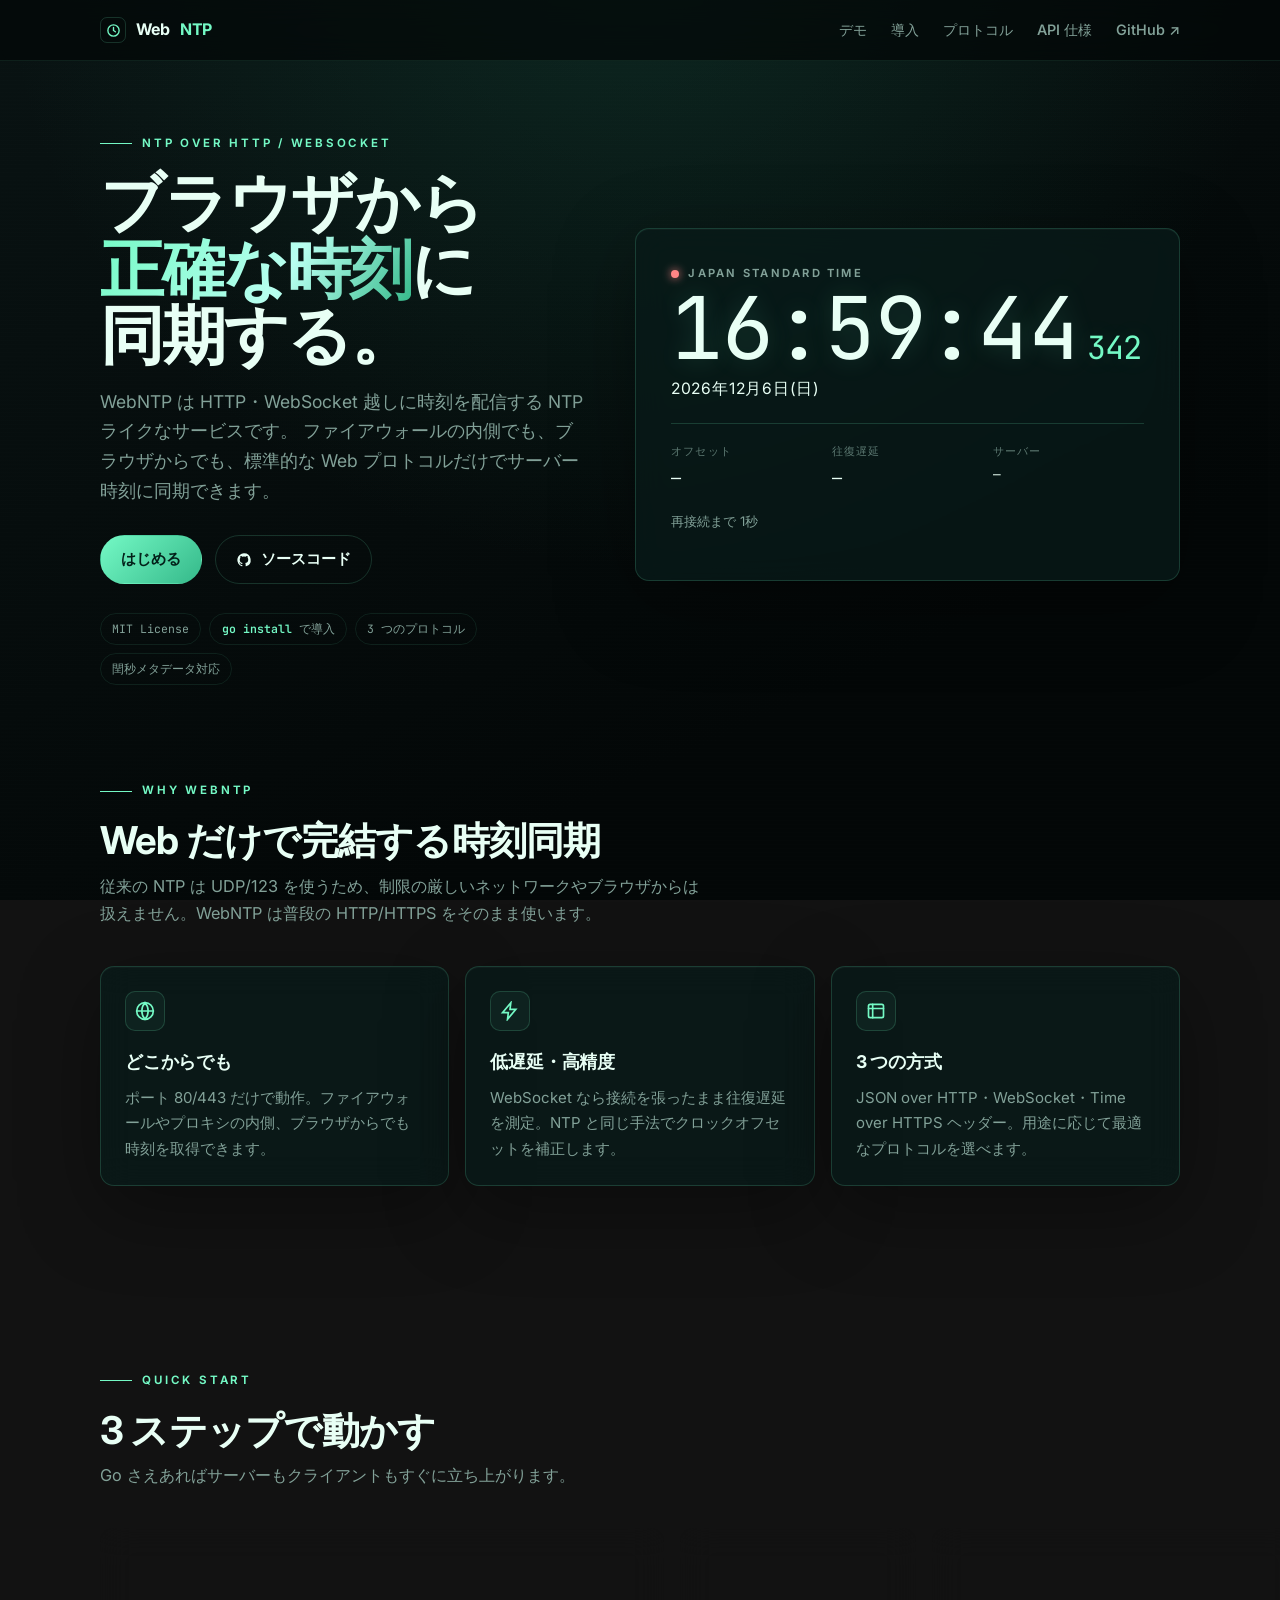
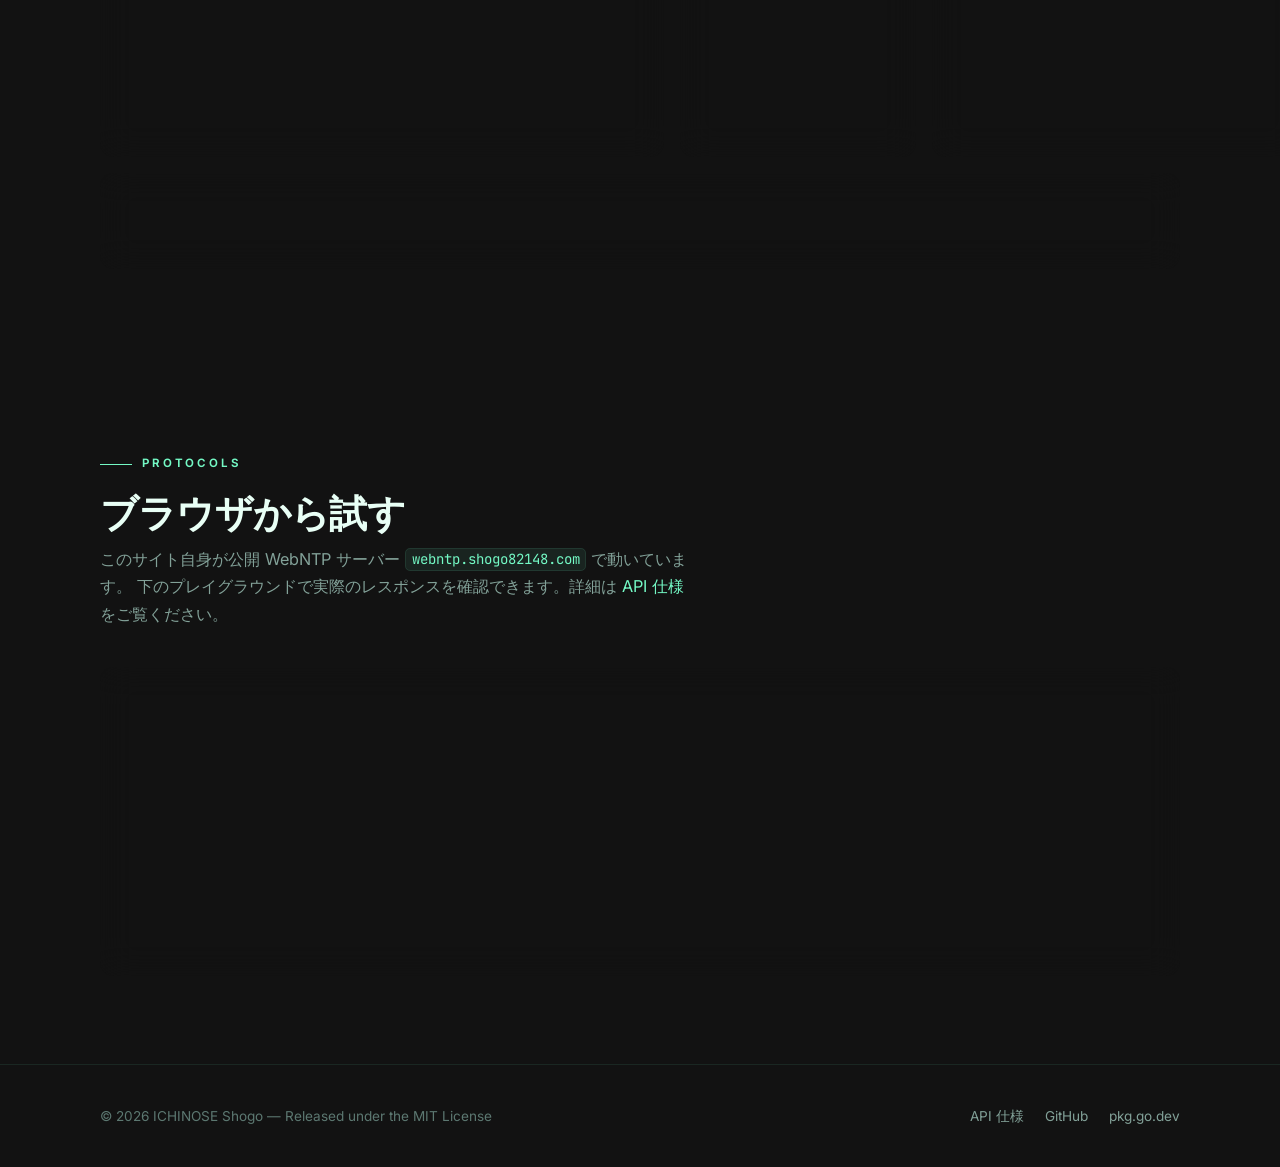
==== index.html @ 739fd213 "Add go-webntp introduction site with live demo Build a static introduction site for go-webntp, serve" ====
<!DOCTYPE html>
<html lang="ja">
<head>
  <meta charset="utf-8">
  <meta name="viewport" content="width=device-width, initial-scale=1">
  <meta name="theme-color" content="#030707">
  <title>WebNTP — HTTP/WebSocket 越しの時刻同期</title>
  <meta name="description" content="WebNTP は HTTP / WebSocket 越しに時刻を配信する NTP ライクなサービスです。ブラウザからサーバー時刻に同期するデジタル時計のライブデモを試せます。">
  <link rel="preconnect" href="https://fonts.googleapis.com">
  <link rel="preconnect" href="https://fonts.gstatic.com" crossorigin>
  <link href="https://fonts.googleapis.com/css2?family=Inter:wght@400;500;600;700&family=JetBrains+Mono:wght@400;500&display=swap" rel="stylesheet">
  <link rel="stylesheet" href="./assets/style.css?v=1">
</head>
<body>
  <!-- ===== nav ===== -->
  <nav class="nav">
    <div class="nav-inner">
      <a class="brand" href="./">
        <span class="logo" aria-hidden="true">
          <svg width="15" height="15" viewBox="0 0 24 24" fill="none" stroke="currentColor" stroke-width="2.2" stroke-linecap="round"><circle cx="12" cy="12" r="9"/><path d="M12 7v5l3 2"/></svg>
        </span>
        Web<b>NTP</b>
      </a>
      <div class="nav-links">
        <a href="#demo" class="hide-sm">デモ</a>
        <a href="#quickstart" class="hide-sm">導入</a>
        <a href="#protocols">プロトコル</a>
        <a href="./api.html">API 仕様</a>
        <a href="https://github.com/shogo82148/go-webntp" target="_blank" rel="noopener">GitHub ↗</a>
      </div>
    </div>
  </nav>

  <!-- ===== hero ===== -->
  <header class="hero wrap">
    <div class="hero-grid">
      <div>
        <p class="eyebrow">NTP over HTTP / WebSocket</p>
        <h1>ブラウザから<br><span class="grad">正確な時刻</span>に<br>同期する。</h1>
        <p class="lead">
          WebNTP は HTTP・WebSocket 越しに時刻を配信する NTP ライクなサービスです。
          ファイアウォールの内側でも、ブラウザからでも、標準的な Web プロトコルだけでサーバー時刻に同期できます。
        </p>
        <div class="hero-cta">
          <a class="btn primary" href="#quickstart">はじめる</a>
          <a class="btn" href="https://github.com/shogo82148/go-webntp" target="_blank" rel="noopener">
            <svg width="16" height="16" viewBox="0 0 24 24" fill="currentColor"><path d="M12 2A10 10 0 0 0 8.84 21.5c.5.08.66-.22.66-.48v-1.7c-2.78.6-3.37-1.34-3.37-1.34-.45-1.16-1.11-1.47-1.11-1.47-.9-.62.07-.6.07-.6 1 .07 1.53 1.03 1.53 1.03.9 1.52 2.34 1.08 2.91.83.1-.65.35-1.09.63-1.34-2.22-.25-4.55-1.11-4.55-4.94 0-1.09.39-1.98 1.03-2.68-.1-.25-.45-1.27.1-2.65 0 0 .84-.27 2.75 1.02a9.5 9.5 0 0 1 5 0c1.91-1.29 2.75-1.02 2.75-1.02.55 1.38.2 2.4.1 2.65.64.7 1.03 1.59 1.03 2.68 0 3.84-2.34 4.68-4.57 4.93.36.31.68.92.68 1.85v2.74c0 .27.16.57.67.48A10 10 0 0 0 12 2Z"/></svg>
            ソースコード
          </a>
        </div>
        <div class="badges">
          <span class="badge">MIT License</span>
          <span class="badge"><b>go install</b> で導入</span>
          <span class="badge">3 つのプロトコル</span>
          <span class="badge">閏秒メタデータ対応</span>
        </div>
      </div>

      <!-- live clock demo -->
      <div id="demo" class="panel clock-card">
        <p class="tz"><span id="sync-dot" class="dot"></span> Japan Standard Time</p>
        <div class="clock">
          <time id="time" datetime="">00:00:00</time><span id="milliseconds" aria-label="ミリ秒">000</span>
        </div>
        <p id="date">時刻を取得しています…</p>
        <div class="clock-stats">
          <div class="stat"><p class="k">オフセット</p><p class="v" id="stat-offset">—</p></div>
          <div class="stat"><p class="k">往復遅延</p><p class="v" id="stat-delay">—</p></div>
          <div class="stat"><p class="k">サーバー</p><p class="v" id="stat-server" style="font-size:.8rem">—</p></div>
        </div>
        <p class="sync-row"><span id="sync-status">接続中…</span></p>
      </div>
    </div>
  </header>

  <!-- ===== features ===== -->
  <section class="wrap">
    <p class="eyebrow">Why WebNTP</p>
    <h2 class="section-title">Web だけで完結する時刻同期</h2>
    <p class="section-lead">従来の NTP は UDP/123 を使うため、制限の厳しいネットワークやブラウザからは扱えません。WebNTP は普段の HTTP/HTTPS をそのまま使います。</p>
    <div class="cards">
      <div class="panel card">
        <div class="icon"><svg width="20" height="20" viewBox="0 0 24 24" fill="none" stroke="currentColor" stroke-width="2" stroke-linecap="round"><path d="M2 12h20M12 2a15 15 0 0 1 0 20M12 2a15 15 0 0 0 0 20"/><circle cx="12" cy="12" r="10"/></svg></div>
        <h3>どこからでも</h3>
        <p>ポート 80/443 だけで動作。ファイアウォールやプロキシの内側、ブラウザからでも時刻を取得できます。</p>
      </div>
      <div class="panel card">
        <div class="icon"><svg width="20" height="20" viewBox="0 0 24 24" fill="none" stroke="currentColor" stroke-width="2" stroke-linecap="round"><path d="M13 2 3 14h7l-1 8 10-12h-7z"/></svg></div>
        <h3>低遅延・高精度</h3>
        <p>WebSocket なら接続を張ったまま往復遅延を測定。NTP と同じ手法でクロックオフセットを補正します。</p>
      </div>
      <div class="panel card">
        <div class="icon"><svg width="20" height="20" viewBox="0 0 24 24" fill="none" stroke="currentColor" stroke-width="2" stroke-linecap="round"><rect x="3" y="4" width="18" height="16" rx="2"/><path d="M3 9h18M8 4v16"/></svg></div>
        <h3>3 つの方式</h3>
        <p>JSON over HTTP・WebSocket・Time over HTTPS ヘッダー。用途に応じて最適なプロトコルを選べます。</p>
      </div>
    </div>
  </section>

  <!-- ===== quickstart ===== -->
  <section id="quickstart" class="wrap">
    <p class="eyebrow">Quick start</p>
    <h2 class="section-title">3 ステップで動かす</h2>
    <p class="section-lead">Go さえあればサーバーもクライアントもすぐに立ち上がります。</p>
    <div class="steps">
      <div class="panel step">
        <div class="num">1</div>
        <h3>インストール</h3>
        <div class="code">
          <div class="code-head"><span class="lamp"></span><span class="name">shell</span><button class="copy-btn">copy</button></div>
          <pre class="code-body"><code>go install github.com/shogo82148/go-webntp/cmd/webntp@latest</code></pre>
        </div>
      </div>
      <div class="panel step">
        <div class="num">2</div>
        <h3>サーバーを起動</h3>
        <div class="code">
          <div class="code-head"><span class="lamp"></span><span class="name">shell</span><button class="copy-btn">copy</button></div>
          <pre class="code-body"><code>webntp -serve :8080</code></pre>
        </div>
      </div>
      <div class="panel step">
        <div class="num">3</div>
        <h3>時刻に同期</h3>
        <div class="code">
          <div class="code-head"><span class="lamp"></span><span class="name">shell</span><button class="copy-btn">copy</button></div>
          <pre class="code-body"><code>webntp ws://localhost:8080/websocket</code></pre>
        </div>
      </div>
    </div>
    <div class="panel" style="margin-top:1rem">
      <div class="code" style="border:none;background:transparent">
        <div class="code-head"><span class="lamp"></span><span class="name">同期結果の例</span></div>
        <pre class="code-body"><code><span class="tok-p">{</span><span class="tok-s">"msg"</span><span class="tok-p">:</span><span class="tok-s">"best time"</span><span class="tok-p">,</span> <span class="tok-s">"server"</span><span class="tok-p">:</span><span class="tok-s">"ws://localhost:8080/websocket"</span><span class="tok-p">,</span> <span class="tok-s">"offset"</span><span class="tok-p">:</span><span class="tok-n">0.000008</span><span class="tok-p">,</span> <span class="tok-s">"delay"</span><span class="tok-p">:</span><span class="tok-n">0.000212</span><span class="tok-p">}</span></code></pre>
      </div>
    </div>
  </section>

  <!-- ===== protocols + playground ===== -->
  <section id="protocols" class="wrap">
    <p class="eyebrow">Protocols</p>
    <h2 class="section-title">ブラウザから試す</h2>
    <p class="section-lead">
      このサイト自身が公開 WebNTP サーバー <code class="inline">webntp.shogo82148.com</code> で動いています。
      下のプレイグラウンドで実際のレスポンスを確認できます。詳細は <a href="./api.html">API 仕様</a> をご覧ください。
    </p>

    <div class="panel pg">
      <div class="pg-tabs">
        <button class="pg-tab" data-mode="json">JSON over HTTP</button>
        <button class="pg-tab" data-mode="ws">WebSocket</button>
        <button class="pg-tab" data-mode="header">Time over HTTPS</button>
      </div>
      <p class="pg-endpoint" id="pg-endpoint"></p>
      <p class="pg-desc" id="pg-desc"></p>
      <div class="pg-run">
        <button class="btn primary" id="pg-run">実行 ▸</button>
      </div>
      <pre class="pg-out" id="pg-out">「実行」を押すと結果がここに表示されます。</pre>
    </div>
  </section>

  <!-- ===== footer ===== -->
  <footer class="site">
    <div class="wrap foot-inner">
      <div>© 2026 ICHINOSE Shogo — Released under the MIT License</div>
      <div class="foot-links">
        <a href="./api.html">API 仕様</a>
        <a href="https://github.com/shogo82148/go-webntp" target="_blank" rel="noopener">GitHub</a>
        <a href="https://pkg.go.dev/github.com/shogo82148/go-webntp" target="_blank" rel="noopener">pkg.go.dev</a>
      </div>
    </div>
  </footer>

  <script src="./assets/webntp.js?v=1"></script>
  <script src="./assets/clock.js?v=1"></script>
</body>
</html>
---- assets/style.css ----
/* ---------------------------------------------------------------------------
   WebNTP — shared design system
   Dark theme with a phosphor-green accent, inspired by the reference demo.
--------------------------------------------------------------------------- */
:root {
  color-scheme: dark;
  --ink: #e8fff5;
  --muted: #82a198;
  --faint: #5c7871;
  --accent: #74f9c5;
  --accent-dim: #35b98a;
  --danger: #ff8686;
  --line: rgba(116, 249, 197, 0.17);
  --line-soft: rgba(116, 249, 197, 0.09);
  --panel: rgba(8, 26, 25, 0.78);
  --panel-2: rgba(9, 20, 19, 0.6);
  --bg-0: #030707;
  --bg-1: #091313;
  --mono: "SFMono-Regular", "JetBrains Mono", Consolas, ui-monospace, monospace;
  --sans: Inter, ui-sans-serif, system-ui, -apple-system, "Hiragino Kaku Gothic ProN",
    "Noto Sans JP", sans-serif;
  --radius: 14px;
  --maxw: 1080px;
}

* { box-sizing: border-box; }

html { scroll-behavior: smooth; }

body {
  margin: 0;
  min-height: 100svh;
  color: var(--ink);
  font-family: var(--sans);
  line-height: 1.7;
  background:
    radial-gradient(circle at 50% -8%, rgba(28, 103, 80, 0.28), transparent 40rem),
    linear-gradient(155deg, var(--bg-1), var(--bg-0) 72%);
  background-attachment: fixed;
}

/* subtle scanline texture */
body::before {
  content: "";
  position: fixed;
  inset: 0;
  z-index: 0;
  pointer-events: none;
  opacity: 0.16;
  background-image: linear-gradient(rgba(255, 255, 255, 0.04) 1px, transparent 1px);
  background-size: 100% 4px;
}

a { color: var(--accent); text-decoration: none; }
a:hover { text-decoration: underline; }

/* ---- layout ---------------------------------------------------------------- */
.wrap { width: min(92vw, var(--maxw)); margin-inline: auto; position: relative; z-index: 1; }

section { padding-block: clamp(3rem, 7vw, 5.5rem); }

.eyebrow {
  display: inline-flex;
  align-items: center;
  gap: 0.65rem;
  margin: 0 0 1rem;
  color: var(--accent);
  font-size: 0.72rem;
  font-weight: 650;
  letter-spacing: 0.24em;
  text-transform: uppercase;
}
.eyebrow::before { content: ""; width: 2rem; height: 1px; background: var(--accent); }

h2.section-title {
  margin: 0 0 0.6rem;
  font-size: clamp(1.6rem, 3.6vw, 2.4rem);
  letter-spacing: -0.02em;
  line-height: 1.2;
}
.section-lead { margin: 0 0 2.4rem; max-width: 60ch; color: var(--muted); font-size: 1.02rem; }

/* ---- top navigation -------------------------------------------------------- */
.nav {
  position: sticky;
  top: 0;
  z-index: 20;
  backdrop-filter: blur(14px);
  background: rgba(3, 7, 7, 0.72);
  border-bottom: 1px solid var(--line-soft);
}
.nav-inner {
  width: min(92vw, var(--maxw));
  margin-inline: auto;
  height: 60px;
  display: flex;
  align-items: center;
  gap: 1.4rem;
}
.brand {
  display: flex;
  align-items: center;
  gap: 0.6rem;
  font-weight: 700;
  letter-spacing: -0.01em;
  color: var(--ink);
}
.brand:hover { text-decoration: none; }
.brand .logo {
  width: 26px; height: 26px;
  display: grid; place-items: center;
  border: 1px solid var(--line);
  border-radius: 7px;
  color: var(--accent);
}
.brand b { color: var(--accent); }
.nav-links { margin-left: auto; display: flex; align-items: center; gap: 1.5rem; }
.nav-links a { color: var(--muted); font-size: 0.9rem; font-weight: 550; white-space: nowrap; }
.nav-links a:hover { color: var(--ink); text-decoration: none; }
.nav-links a.active { color: var(--ink); }
@media (max-width: 620px) {
  .nav-links { gap: 0.95rem; }
  .nav-links a { font-size: 0.82rem; }
  .nav-links a.hide-sm { display: none; }
}

/* ---- buttons --------------------------------------------------------------- */
.btn {
  display: inline-flex;
  align-items: center;
  gap: 0.55rem;
  padding: 0.7rem 1.25rem;
  border-radius: 999px;
  border: 1px solid var(--line);
  color: var(--ink);
  font-weight: 600;
  font-size: 0.92rem;
  cursor: pointer;
  background: transparent;
  transition: border-color 0.18s, background 0.18s, transform 0.05s;
}
.btn:hover { text-decoration: none; border-color: var(--accent); background: rgba(116, 249, 197, 0.06); }
.btn:active { transform: translateY(1px); }
.btn.primary {
  background: linear-gradient(135deg, var(--accent), var(--accent-dim));
  color: #032019;
  border-color: transparent;
}
.btn.primary:hover { filter: brightness(1.06); background: linear-gradient(135deg, var(--accent), var(--accent-dim)); }

/* ---- generic panel --------------------------------------------------------- */
.panel {
  border: 1px solid var(--line);
  border-radius: var(--radius);
  background: var(--panel);
  box-shadow: 0 24px 80px rgba(0, 0, 0, 0.36), inset 0 1px rgba(255, 255, 255, 0.03);
  backdrop-filter: blur(16px);
}

/* ---- hero + clock ---------------------------------------------------------- */
.hero { padding-top: clamp(2.5rem, 6vw, 4rem); }
.hero-grid {
  display: grid;
  grid-template-columns: 1.05fr 1fr;
  gap: clamp(1.5rem, 4vw, 3rem);
  align-items: center;
}
@media (max-width: 860px) { .hero-grid { grid-template-columns: 1fr; } }

.hero h1 {
  margin: 0 0 1.1rem;
  font-size: clamp(2.4rem, 6.4vw, 4rem);
  line-height: 1.04;
  letter-spacing: -0.035em;
}
.hero h1 .grad {
  background: linear-gradient(120deg, var(--accent), #b8fff0 60%, var(--accent-dim));
  -webkit-background-clip: text; background-clip: text; color: transparent;
}
.hero p.lead { margin: 0 0 1.8rem; max-width: 46ch; color: var(--muted); font-size: 1.1rem; }
.hero-cta { display: flex; flex-wrap: wrap; gap: 0.8rem; }
.badges { display: flex; flex-wrap: wrap; gap: 0.5rem; margin-top: 1.8rem; }
.badge {
  font-family: var(--mono);
  font-size: 0.72rem;
  color: var(--muted);
  padding: 0.32rem 0.7rem;
  border: 1px solid var(--line-soft);
  border-radius: 999px;
}
.badge b { color: var(--accent); font-weight: 600; }

/* clock card */
.clock-card { padding: clamp(1.6rem, 3vw, 2.2rem); }
.clock-card .tz {
  display: flex; align-items: center; gap: 0.6rem;
  margin: 0 0 0.4rem; color: var(--muted);
  font-size: 0.7rem; font-weight: 650; letter-spacing: 0.2em; text-transform: uppercase;
}
.clock {
  display: flex; align-items: baseline;
  margin: 0.4rem 0 0.5rem;
  font-family: var(--mono);
  font-variant-numeric: tabular-nums;
  line-height: 0.9;
  letter-spacing: -0.06em;
  text-shadow: 0 0 26px rgba(116, 249, 197, 0.16);
}
#time { font-size: clamp(3rem, 9vw, 5.4rem); }
#milliseconds { min-width: 3ch; margin-left: 0.24em; color: var(--accent); font-size: clamp(1.2rem, 3vw, 2rem); letter-spacing: -0.03em; }
#date { margin: 0.2rem 0 1.3rem; color: var(--ink); font-size: 0.98rem; letter-spacing: 0.05em; }

.clock-stats {
  display: grid; grid-template-columns: repeat(3, 1fr);
  gap: 0.6rem; padding-top: 1.2rem; border-top: 1px solid var(--line);
}
.stat .k { margin: 0 0 0.15rem; color: var(--faint); font-size: 0.66rem; letter-spacing: 0.12em; text-transform: uppercase; }
.stat .v { margin: 0; font-family: var(--mono); font-size: 1.05rem; color: var(--ink); font-variant-numeric: tabular-nums; }
.stat .v small { color: var(--muted); font-size: 0.7rem; }

.sync-row {
  display: flex; align-items: center; gap: 0.55rem;
  margin-top: 1.1rem; color: var(--muted); font-size: 0.82rem;
}
.dot { width: 0.5rem; height: 0.5rem; border-radius: 50%; background: var(--faint); flex: none; }
.dot.live { background: var(--accent); box-shadow: 0 0 12px var(--accent); animation: pulse 2s ease-in-out infinite; }
.dot.err { background: var(--danger); box-shadow: 0 0 10px var(--danger); }
@keyframes pulse { 50% { opacity: 0.4; } }
@media (prefers-reduced-motion: reduce) { .dot.live { animation: none; } }

/* ---- feature cards --------------------------------------------------------- */
.cards { display: grid; grid-template-columns: repeat(3, 1fr); gap: 1rem; }
@media (max-width: 820px) { .cards { grid-template-columns: 1fr; } }
.card { padding: 1.5rem; }
.card .icon {
  width: 40px; height: 40px; border-radius: 10px;
  display: grid; place-items: center; margin-bottom: 1rem;
  border: 1px solid var(--line); color: var(--accent);
  background: rgba(116, 249, 197, 0.05);
}
.card h3 { margin: 0 0 0.45rem; font-size: 1.1rem; letter-spacing: -0.01em; }
.card p { margin: 0; color: var(--muted); font-size: 0.94rem; }

/* ---- code blocks ----------------------------------------------------------- */
.code {
  position: relative;
  border: 1px solid var(--line);
  border-radius: 12px;
  background: rgba(2, 8, 8, 0.72);
  overflow: hidden;
}
.code-head {
  display: flex; align-items: center; gap: 0.5rem;
  padding: 0.55rem 0.9rem;
  border-bottom: 1px solid var(--line-soft);
  color: var(--faint); font-size: 0.72rem; font-family: var(--mono);
}
.code-head .lamp { width: 0.6rem; height: 0.6rem; border-radius: 50%; background: var(--line); }
.code-head .name { margin-left: auto; letter-spacing: 0.05em; }
.copy-btn {
  border: 1px solid var(--line-soft); background: transparent; color: var(--muted);
  font-size: 0.68rem; font-family: var(--mono); padding: 0.2rem 0.55rem; border-radius: 6px; cursor: pointer;
}
.copy-btn:hover { color: var(--accent); border-color: var(--accent); }
pre.code-body { margin: 0; padding: 1rem 1.1rem; overflow-x: auto; }
pre.code-body code, code.inline {
  font-family: var(--mono); font-size: 0.86rem; line-height: 1.7; color: var(--ink);
}
code.inline {
  background: rgba(116, 249, 197, 0.08);
  border: 1px solid var(--line-soft);
  padding: 0.08em 0.4em; border-radius: 5px; font-size: 0.86em; color: var(--accent);
}
.tok-c { color: var(--faint); }        /* comment / prompt */
.tok-k { color: #7fd6ff; }             /* keyword */
.tok-s { color: var(--accent); }       /* string */
.tok-n { color: #f7c66b; }             /* number */
.tok-p { color: var(--muted); }        /* punctuation */

/* ---- quickstart steps ------------------------------------------------------ */
.steps { display: grid; grid-template-columns: repeat(3, 1fr); gap: 1rem; }
@media (max-width: 820px) { .steps { grid-template-columns: 1fr; } }
.step { padding: 1.4rem; }
.step .num {
  font-family: var(--mono); font-size: 0.8rem; color: var(--accent);
  border: 1px solid var(--line); border-radius: 8px;
  width: 2rem; height: 2rem; display: grid; place-items: center; margin-bottom: 0.9rem;
}
.step h3 { margin: 0 0 0.6rem; font-size: 1rem; }

/* ---- playground ------------------------------------------------------------ */
.pg { padding: clamp(1.4rem, 3vw, 2rem); }
.pg-tabs { display: flex; gap: 0.4rem; flex-wrap: wrap; margin-bottom: 1.2rem; }
.pg-tab {
  border: 1px solid var(--line-soft); background: transparent; color: var(--muted);
  font-family: var(--mono); font-size: 0.8rem; padding: 0.45rem 0.9rem; border-radius: 999px; cursor: pointer;
}
.pg-tab.active { color: #032019; background: var(--accent); border-color: transparent; font-weight: 600; }
.pg-run { display: flex; align-items: center; gap: 0.8rem; flex-wrap: wrap; margin-bottom: 1rem; }
.pg-endpoint { font-family: var(--mono); font-size: 0.82rem; color: var(--muted); word-break: break-all; }
.pg-endpoint b { color: var(--accent); font-weight: 500; }
.pg-out {
  margin: 0; padding: 1rem 1.1rem; min-height: 3rem;
  border: 1px solid var(--line-soft); border-radius: 10px;
  background: rgba(2, 8, 8, 0.7); overflow-x: auto;
  font-family: var(--mono); font-size: 0.82rem; line-height: 1.6; color: var(--muted);
  white-space: pre-wrap; word-break: break-word;
}
.pg-desc { margin: 0 0 1rem; color: var(--muted); font-size: 0.9rem; }

/* ---- API page -------------------------------------------------------------- */
.api-layout { display: grid; grid-template-columns: 220px 1fr; gap: 2.5rem; align-items: start; }
@media (max-width: 900px) { .api-layout { grid-template-columns: 1fr; } }
.toc { position: sticky; top: 80px; }
.toc h4 { margin: 0 0 0.8rem; color: var(--faint); font-size: 0.7rem; letter-spacing: 0.16em; text-transform: uppercase; }
.toc a { display: block; padding: 0.28rem 0; color: var(--muted); font-size: 0.88rem; }
.toc a:hover { color: var(--ink); text-decoration: none; }
@media (max-width: 900px) { .toc { position: static; margin-bottom: 1.5rem; } .toc-list { display: flex; flex-wrap: wrap; gap: 0.8rem; } }

.api-block { margin-bottom: 3rem; }
.api-block h2 {
  margin: 0 0 0.3rem; font-size: 1.5rem; letter-spacing: -0.01em;
  scroll-margin-top: 80px;
}
.method-line {
  display: inline-flex; align-items: center; gap: 0.6rem; margin: 0.5rem 0 1.1rem;
  font-family: var(--mono); font-size: 0.85rem;
}
.verb {
  font-weight: 700; font-size: 0.72rem; letter-spacing: 0.06em;
  padding: 0.18rem 0.5rem; border-radius: 6px;
  background: rgba(116, 249, 197, 0.12); color: var(--accent); border: 1px solid var(--line);
}
.verb.head { background: rgba(127, 214, 255, 0.12); color: #7fd6ff; }
.path { color: var(--ink); }
.api-block p { color: var(--muted); }

table.fields { width: 100%; border-collapse: collapse; margin: 1rem 0; font-size: 0.9rem; }
table.fields th, table.fields td {
  text-align: left; padding: 0.6rem 0.8rem; border-bottom: 1px solid var(--line-soft); vertical-align: top;
}
table.fields th { color: var(--faint); font-size: 0.7rem; letter-spacing: 0.1em; text-transform: uppercase; font-weight: 600; }
table.fields td:first-child { font-family: var(--mono); color: var(--accent); white-space: nowrap; }
table.fields td:nth-child(2) { font-family: var(--mono); color: var(--muted); white-space: nowrap; }
table.fields td:last-child { color: var(--ink); }
.wrap-scroll { overflow-x: auto; }

.callout {
  display: flex; gap: 0.8rem; padding: 1rem 1.2rem; margin: 1.4rem 0;
  border: 1px solid var(--line); border-left: 3px solid var(--accent); border-radius: 10px;
  background: rgba(116, 249, 197, 0.04); color: var(--muted); font-size: 0.92rem;
}
.callout b { color: var(--ink); }

/* ---- footer ---------------------------------------------------------------- */
footer.site {
  border-top: 1px solid var(--line-soft);
  padding-block: 2.5rem;
  color: var(--faint);
  font-size: 0.85rem;
}
.foot-inner { display: flex; flex-wrap: wrap; gap: 1rem; align-items: center; justify-content: space-between; }
.foot-links { display: flex; gap: 1.3rem; }
.foot-links a { color: var(--muted); }

.mono { font-family: var(--mono); }
.accent { color: var(--accent); }
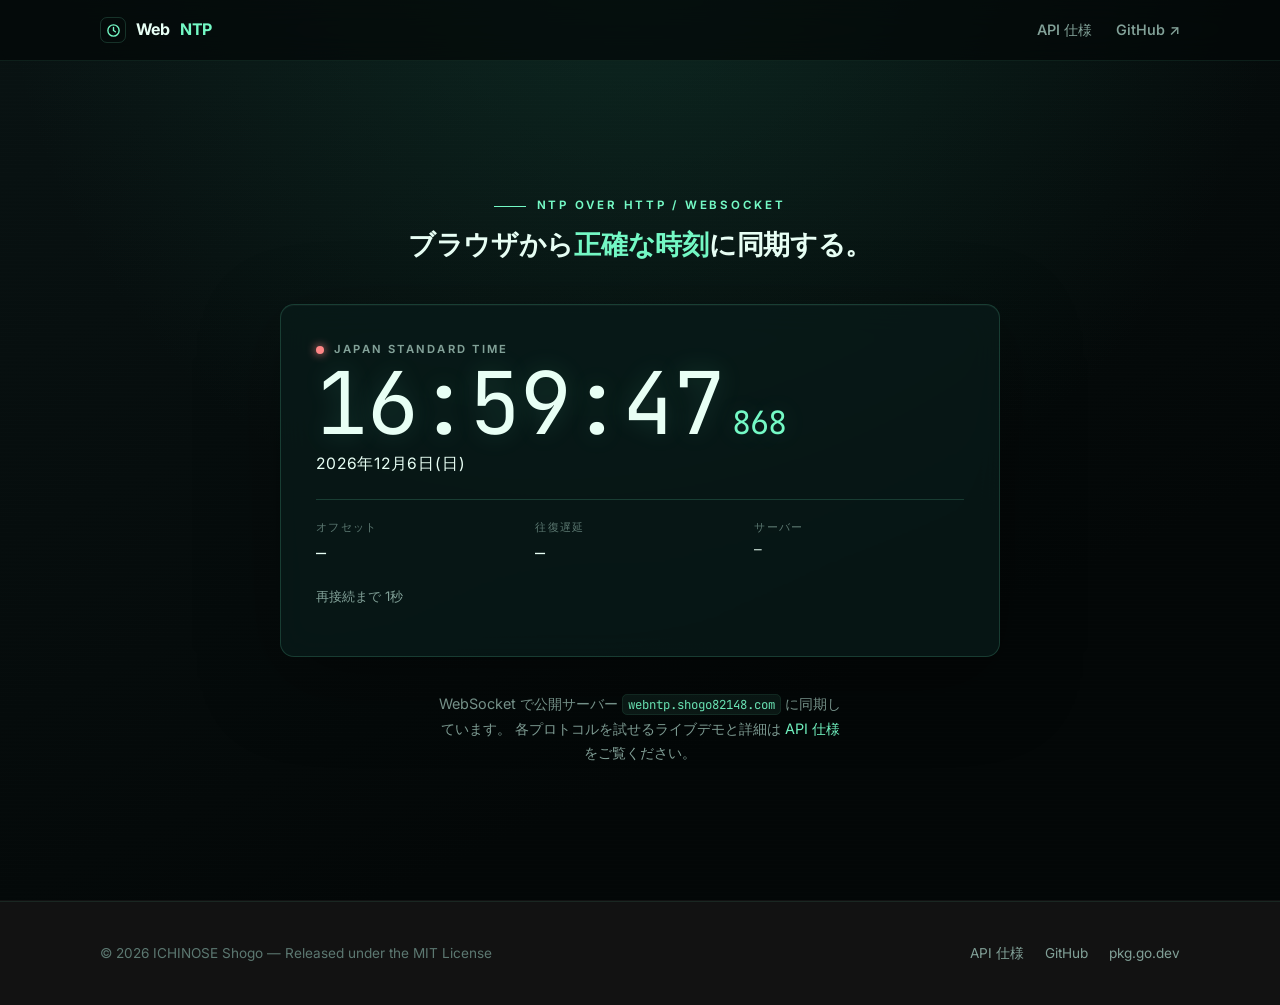
==== commit 3f1d262d: "Focus landing page on the clock; move live demo to API page Simplify index.html to just the WebNTP-s" ====
--- a/index.html
+++ b/index.html
@@ -5,11 +5,11 @@
   <meta name="viewport" content="width=device-width, initial-scale=1">
   <meta name="theme-color" content="#030707">
   <title>WebNTP — HTTP/WebSocket 越しの時刻同期</title>
-  <meta name="description" content="WebNTP は HTTP / WebSocket 越しに時刻を配信する NTP ライクなサービスです。ブラウザからサーバー時刻に同期するデジタル時計のライブデモを試せます。">
+  <meta name="description" content="WebNTP は HTTP / WebSocket 越しに時刻を配信する NTP ライクなサービスです。ブラウザからサーバー時刻に同期するデジタル時計のライブデモ。">
   <link rel="preconnect" href="https://fonts.googleapis.com">
   <link rel="preconnect" href="https://fonts.gstatic.com" crossorigin>
   <link href="https://fonts.googleapis.com/css2?family=Inter:wght@400;500;600;700&family=JetBrains+Mono:wght@400;500&display=swap" rel="stylesheet">
-  <link rel="stylesheet" href="./assets/style.css?v=1">
+  <link rel="stylesheet" href="./assets/style.css?v=2">
 </head>
 <body>
   <!-- ===== nav ===== -->
@@ -22,143 +22,38 @@
         Web<b>NTP</b>
       </a>
       <div class="nav-links">
-        <a href="#demo" class="hide-sm">デモ</a>
-        <a href="#quickstart" class="hide-sm">導入</a>
-        <a href="#protocols">プロトコル</a>
         <a href="./api.html">API 仕様</a>
         <a href="https://github.com/shogo82148/go-webntp" target="_blank" rel="noopener">GitHub ↗</a>
       </div>
     </div>
   </nav>
 
-  <!-- ===== hero ===== -->
-  <header class="hero wrap">
-    <div class="hero-grid">
-      <div>
-        <p class="eyebrow">NTP over HTTP / WebSocket</p>
-        <h1>ブラウザから<br><span class="grad">正確な時刻</span>に<br>同期する。</h1>
-        <p class="lead">
-          WebNTP は HTTP・WebSocket 越しに時刻を配信する NTP ライクなサービスです。
-          ファイアウォールの内側でも、ブラウザからでも、標準的な Web プロトコルだけでサーバー時刻に同期できます。
-        </p>
-        <div class="hero-cta">
-          <a class="btn primary" href="#quickstart">はじめる</a>
-          <a class="btn" href="https://github.com/shogo82148/go-webntp" target="_blank" rel="noopener">
-            <svg width="16" height="16" viewBox="0 0 24 24" fill="currentColor"><path d="M12 2A10 10 0 0 0 8.84 21.5c.5.08.66-.22.66-.48v-1.7c-2.78.6-3.37-1.34-3.37-1.34-.45-1.16-1.11-1.47-1.11-1.47-.9-.62.07-.6.07-.6 1 .07 1.53 1.03 1.53 1.03.9 1.52 2.34 1.08 2.91.83.1-.65.35-1.09.63-1.34-2.22-.25-4.55-1.11-4.55-4.94 0-1.09.39-1.98 1.03-2.68-.1-.25-.45-1.27.1-2.65 0 0 .84-.27 2.75 1.02a9.5 9.5 0 0 1 5 0c1.91-1.29 2.75-1.02 2.75-1.02.55 1.38.2 2.4.1 2.65.64.7 1.03 1.59 1.03 2.68 0 3.84-2.34 4.68-4.57 4.93.36.31.68.92.68 1.85v2.74c0 .27.16.57.67.48A10 10 0 0 0 12 2Z"/></svg>
-            ソースコード
-          </a>
-        </div>
-        <div class="badges">
-          <span class="badge">MIT License</span>
-          <span class="badge"><b>go install</b> で導入</span>
-          <span class="badge">3 つのプロトコル</span>
-          <span class="badge">閏秒メタデータ対応</span>
-        </div>
+  <!-- ===== digital clock demo ===== -->
+  <main class="clock-stage">
+    <div class="clock-intro">
+      <p class="eyebrow">NTP over HTTP / WebSocket</p>
+      <p class="clock-tagline">ブラウザから<span class="accent">正確な時刻</span>に同期する。</p>
+    </div>
+
+    <div class="panel clock-card" id="demo">
+      <p class="tz"><span id="sync-dot" class="dot"></span> Japan Standard Time</p>
+      <div class="clock">
+        <time id="time" datetime="">00:00:00</time><span id="milliseconds" aria-label="ミリ秒">000</span>
       </div>
+      <p id="date">時刻を取得しています…</p>
+      <div class="clock-stats">
+        <div class="stat"><p class="k">オフセット</p><p class="v" id="stat-offset">—</p></div>
+        <div class="stat"><p class="k">往復遅延</p><p class="v" id="stat-delay">—</p></div>
+        <div class="stat"><p class="k">サーバー</p><p class="v" id="stat-server" style="font-size:.8rem">—</p></div>
+      </div>
+      <p class="sync-row"><span id="sync-status">接続中…</span></p>
+    </div>
 
-      <!-- live clock demo -->
-      <div id="demo" class="panel clock-card">
-        <p class="tz"><span id="sync-dot" class="dot"></span> Japan Standard Time</p>
-        <div class="clock">
-          <time id="time" datetime="">00:00:00</time><span id="milliseconds" aria-label="ミリ秒">000</span>
-        </div>
-        <p id="date">時刻を取得しています…</p>
-        <div class="clock-stats">
-          <div class="stat"><p class="k">オフセット</p><p class="v" id="stat-offset">—</p></div>
-          <div class="stat"><p class="k">往復遅延</p><p class="v" id="stat-delay">—</p></div>
-          <div class="stat"><p class="k">サーバー</p><p class="v" id="stat-server" style="font-size:.8rem">—</p></div>
-        </div>
-        <p class="sync-row"><span id="sync-status">接続中…</span></p>
-      </div>
-    </div>
-  </header>
-
-  <!-- ===== features ===== -->
-  <section class="wrap">
-    <p class="eyebrow">Why WebNTP</p>
-    <h2 class="section-title">Web だけで完結する時刻同期</h2>
-    <p class="section-lead">従来の NTP は UDP/123 を使うため、制限の厳しいネットワークやブラウザからは扱えません。WebNTP は普段の HTTP/HTTPS をそのまま使います。</p>
-    <div class="cards">
-      <div class="panel card">
-        <div class="icon"><svg width="20" height="20" viewBox="0 0 24 24" fill="none" stroke="currentColor" stroke-width="2" stroke-linecap="round"><path d="M2 12h20M12 2a15 15 0 0 1 0 20M12 2a15 15 0 0 0 0 20"/><circle cx="12" cy="12" r="10"/></svg></div>
-        <h3>どこからでも</h3>
-        <p>ポート 80/443 だけで動作。ファイアウォールやプロキシの内側、ブラウザからでも時刻を取得できます。</p>
-      </div>
-      <div class="panel card">
-        <div class="icon"><svg width="20" height="20" viewBox="0 0 24 24" fill="none" stroke="currentColor" stroke-width="2" stroke-linecap="round"><path d="M13 2 3 14h7l-1 8 10-12h-7z"/></svg></div>
-        <h3>低遅延・高精度</h3>
-        <p>WebSocket なら接続を張ったまま往復遅延を測定。NTP と同じ手法でクロックオフセットを補正します。</p>
-      </div>
-      <div class="panel card">
-        <div class="icon"><svg width="20" height="20" viewBox="0 0 24 24" fill="none" stroke="currentColor" stroke-width="2" stroke-linecap="round"><rect x="3" y="4" width="18" height="16" rx="2"/><path d="M3 9h18M8 4v16"/></svg></div>
-        <h3>3 つの方式</h3>
-        <p>JSON over HTTP・WebSocket・Time over HTTPS ヘッダー。用途に応じて最適なプロトコルを選べます。</p>
-      </div>
-    </div>
-  </section>
-
-  <!-- ===== quickstart ===== -->
-  <section id="quickstart" class="wrap">
-    <p class="eyebrow">Quick start</p>
-    <h2 class="section-title">3 ステップで動かす</h2>
-    <p class="section-lead">Go さえあればサーバーもクライアントもすぐに立ち上がります。</p>
-    <div class="steps">
-      <div class="panel step">
-        <div class="num">1</div>
-        <h3>インストール</h3>
-        <div class="code">
-          <div class="code-head"><span class="lamp"></span><span class="name">shell</span><button class="copy-btn">copy</button></div>
-          <pre class="code-body"><code>go install github.com/shogo82148/go-webntp/cmd/webntp@latest</code></pre>
-        </div>
-      </div>
-      <div class="panel step">
-        <div class="num">2</div>
-        <h3>サーバーを起動</h3>
-        <div class="code">
-          <div class="code-head"><span class="lamp"></span><span class="name">shell</span><button class="copy-btn">copy</button></div>
-          <pre class="code-body"><code>webntp -serve :8080</code></pre>
-        </div>
-      </div>
-      <div class="panel step">
-        <div class="num">3</div>
-        <h3>時刻に同期</h3>
-        <div class="code">
-          <div class="code-head"><span class="lamp"></span><span class="name">shell</span><button class="copy-btn">copy</button></div>
-          <pre class="code-body"><code>webntp ws://localhost:8080/websocket</code></pre>
-        </div>
-      </div>
-    </div>
-    <div class="panel" style="margin-top:1rem">
-      <div class="code" style="border:none;background:transparent">
-        <div class="code-head"><span class="lamp"></span><span class="name">同期結果の例</span></div>
-        <pre class="code-body"><code><span class="tok-p">{</span><span class="tok-s">"msg"</span><span class="tok-p">:</span><span class="tok-s">"best time"</span><span class="tok-p">,</span> <span class="tok-s">"server"</span><span class="tok-p">:</span><span class="tok-s">"ws://localhost:8080/websocket"</span><span class="tok-p">,</span> <span class="tok-s">"offset"</span><span class="tok-p">:</span><span class="tok-n">0.000008</span><span class="tok-p">,</span> <span class="tok-s">"delay"</span><span class="tok-p">:</span><span class="tok-n">0.000212</span><span class="tok-p">}</span></code></pre>
-      </div>
-    </div>
-  </section>
-
-  <!-- ===== protocols + playground ===== -->
-  <section id="protocols" class="wrap">
-    <p class="eyebrow">Protocols</p>
-    <h2 class="section-title">ブラウザから試す</h2>
-    <p class="section-lead">
-      このサイト自身が公開 WebNTP サーバー <code class="inline">webntp.shogo82148.com</code> で動いています。
-      下のプレイグラウンドで実際のレスポンスを確認できます。詳細は <a href="./api.html">API 仕様</a> をご覧ください。
+    <p class="clock-hint">
+      WebSocket で公開サーバー <code class="inline">webntp.shogo82148.com</code> に同期しています。
+      各プロトコルを試せるライブデモと詳細は <a href="./api.html">API 仕様</a> をご覧ください。
     </p>
-
-    <div class="panel pg">
-      <div class="pg-tabs">
-        <button class="pg-tab" data-mode="json">JSON over HTTP</button>
-        <button class="pg-tab" data-mode="ws">WebSocket</button>
-        <button class="pg-tab" data-mode="header">Time over HTTPS</button>
-      </div>
-      <p class="pg-endpoint" id="pg-endpoint"></p>
-      <p class="pg-desc" id="pg-desc"></p>
-      <div class="pg-run">
-        <button class="btn primary" id="pg-run">実行 ▸</button>
-      </div>
-      <pre class="pg-out" id="pg-out">「実行」を押すと結果がここに表示されます。</pre>
-    </div>
-  </section>
+  </main>
 
   <!-- ===== footer ===== -->
   <footer class="site">
@@ -172,7 +67,7 @@
     </div>
   </footer>
 
-  <script src="./assets/webntp.js?v=1"></script>
-  <script src="./assets/clock.js?v=1"></script>
+  <script src="./assets/webntp.js?v=2"></script>
+  <script src="./assets/clock.js?v=2"></script>
 </body>
 </html>
--- a/assets/style.css
+++ b/assets/style.css
@@ -157,40 +157,39 @@
   backdrop-filter: blur(16px);
 }
 
-/* ---- hero + clock ---------------------------------------------------------- */
-.hero { padding-top: clamp(2.5rem, 6vw, 4rem); }
-.hero-grid {
-  display: grid;
-  grid-template-columns: 1.05fr 1fr;
-  gap: clamp(1.5rem, 4vw, 3rem);
-  align-items: center;
-}
-@media (max-width: 860px) { .hero-grid { grid-template-columns: 1fr; } }
-
-.hero h1 {
-  margin: 0 0 1.1rem;
-  font-size: clamp(2.4rem, 6.4vw, 4rem);
-  line-height: 1.04;
-  letter-spacing: -0.035em;
-}
-.hero h1 .grad {
-  background: linear-gradient(120deg, var(--accent), #b8fff0 60%, var(--accent-dim));
-  -webkit-background-clip: text; background-clip: text; color: transparent;
-}
-.hero p.lead { margin: 0 0 1.8rem; max-width: 46ch; color: var(--muted); font-size: 1.1rem; }
-.hero-cta { display: flex; flex-wrap: wrap; gap: 0.8rem; }
-.badges { display: flex; flex-wrap: wrap; gap: 0.5rem; margin-top: 1.8rem; }
-.badge {
-  font-family: var(--mono);
-  font-size: 0.72rem;
+/* ---- clock stage (landing page) -------------------------------------------- */
+.clock-stage {
+  position: relative;
+  z-index: 1;
+  min-height: calc(100svh - 60px);
+  display: flex;
+  flex-direction: column;
+  align-items: center;
+  justify-content: center;
+  gap: clamp(1.4rem, 3vw, 2.2rem);
+  width: min(92vw, 720px);
+  margin-inline: auto;
+  padding: clamp(2rem, 5vw, 3.5rem) 0;
+  text-align: center;
+}
+.clock-intro { display: grid; justify-items: center; gap: 0.4rem; }
+.clock-intro .eyebrow { margin: 0; }
+.clock-tagline {
+  margin: 0;
+  font-size: clamp(1.15rem, 3.4vw, 1.7rem);
+  font-weight: 600;
+  letter-spacing: -0.01em;
+  color: var(--ink);
+}
+.clock-stage .clock-card { width: 100%; text-align: left; }
+.clock-hint {
+  margin: 0;
+  max-width: 46ch;
   color: var(--muted);
-  padding: 0.32rem 0.7rem;
-  border: 1px solid var(--line-soft);
-  border-radius: 999px;
-}
-.badge b { color: var(--accent); font-weight: 600; }
-
-/* clock card */
+  font-size: 0.9rem;
+}
+
+/* ---- clock card ------------------------------------------------------------ */
 .clock-card { padding: clamp(1.6rem, 3vw, 2.2rem); }
 .clock-card .tz {
   display: flex; align-items: center; gap: 0.6rem;
@@ -228,19 +227,6 @@
 @keyframes pulse { 50% { opacity: 0.4; } }
 @media (prefers-reduced-motion: reduce) { .dot.live { animation: none; } }
 
-/* ---- feature cards --------------------------------------------------------- */
-.cards { display: grid; grid-template-columns: repeat(3, 1fr); gap: 1rem; }
-@media (max-width: 820px) { .cards { grid-template-columns: 1fr; } }
-.card { padding: 1.5rem; }
-.card .icon {
-  width: 40px; height: 40px; border-radius: 10px;
-  display: grid; place-items: center; margin-bottom: 1rem;
-  border: 1px solid var(--line); color: var(--accent);
-  background: rgba(116, 249, 197, 0.05);
-}
-.card h3 { margin: 0 0 0.45rem; font-size: 1.1rem; letter-spacing: -0.01em; }
-.card p { margin: 0; color: var(--muted); font-size: 0.94rem; }
-
 /* ---- code blocks ----------------------------------------------------------- */
 .code {
   position: relative;
@@ -276,17 +262,6 @@
 .tok-s { color: var(--accent); }       /* string */
 .tok-n { color: #f7c66b; }             /* number */
 .tok-p { color: var(--muted); }        /* punctuation */
-
-/* ---- quickstart steps ------------------------------------------------------ */
-.steps { display: grid; grid-template-columns: repeat(3, 1fr); gap: 1rem; }
-@media (max-width: 820px) { .steps { grid-template-columns: 1fr; } }
-.step { padding: 1.4rem; }
-.step .num {
-  font-family: var(--mono); font-size: 0.8rem; color: var(--accent);
-  border: 1px solid var(--line); border-radius: 8px;
-  width: 2rem; height: 2rem; display: grid; place-items: center; margin-bottom: 0.9rem;
-}
-.step h3 { margin: 0 0 0.6rem; font-size: 1rem; }
 
 /* ---- playground ------------------------------------------------------------ */
 .pg { padding: clamp(1.4rem, 3vw, 2rem); }
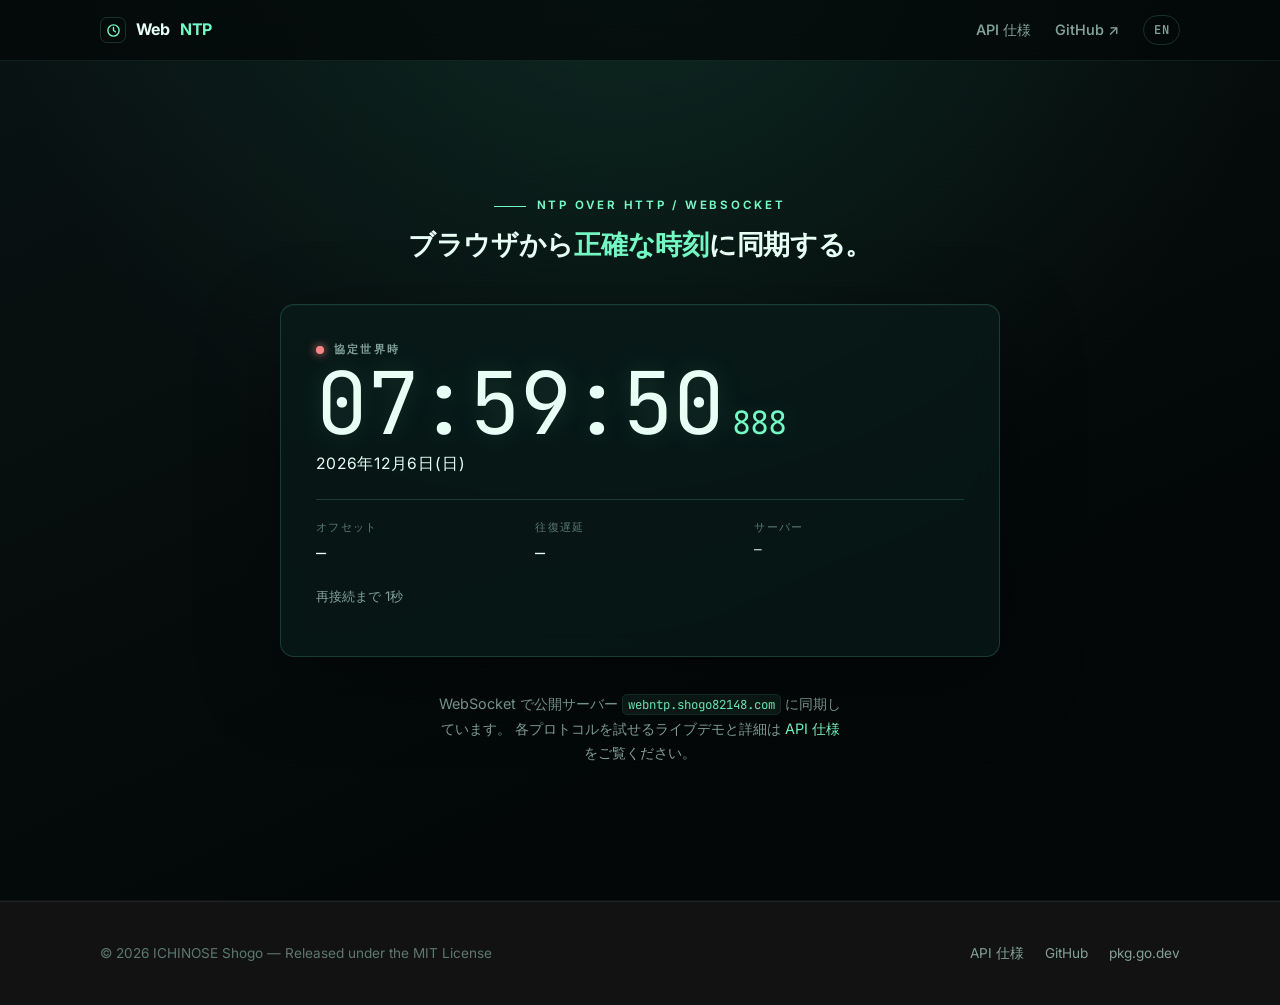
==== commit a0868ec3: "Display the clock in the viewer's local time zone Drop the hard-coded Asia/Tokyo formatting so the d" ====
--- a/index.html
+++ b/index.html
@@ -9,7 +9,10 @@
   <link rel="preconnect" href="https://fonts.googleapis.com">
   <link rel="preconnect" href="https://fonts.gstatic.com" crossorigin>
   <link href="https://fonts.googleapis.com/css2?family=Inter:wght@400;500;600;700&family=JetBrains+Mono:wght@400;500&display=swap" rel="stylesheet">
-  <link rel="stylesheet" href="./assets/style.css?v=2">
+  <link rel="alternate" hreflang="ja" href="./">
+  <link rel="alternate" hreflang="en" href="./en/">
+  <link rel="alternate" hreflang="x-default" href="./">
+  <link rel="stylesheet" href="./assets/style.css?v=3">
 </head>
 <body>
   <!-- ===== nav ===== -->
@@ -24,6 +27,7 @@
       <div class="nav-links">
         <a href="./api.html">API 仕様</a>
         <a href="https://github.com/shogo82148/go-webntp" target="_blank" rel="noopener">GitHub ↗</a>
+        <a href="./en/" class="lang-switch" hreflang="en">EN</a>
       </div>
     </div>
   </nav>
@@ -36,7 +40,7 @@
     </div>
 
     <div class="panel clock-card" id="demo">
-      <p class="tz"><span id="sync-dot" class="dot"></span> Japan Standard Time</p>
+      <p class="tz"><span id="sync-dot" class="dot"></span> <span id="tz-name">お使いのタイムゾーン</span></p>
       <div class="clock">
         <time id="time" datetime="">00:00:00</time><span id="milliseconds" aria-label="ミリ秒">000</span>
       </div>
@@ -67,7 +71,7 @@
     </div>
   </footer>
 
-  <script src="./assets/webntp.js?v=2"></script>
-  <script src="./assets/clock.js?v=2"></script>
+  <script src="./assets/webntp.js?v=3"></script>
+  <script src="./assets/clock.js?v=4"></script>
 </body>
 </html>
--- a/assets/style.css
+++ b/assets/style.css
@@ -118,6 +118,11 @@
 .nav-links a { color: var(--muted); font-size: 0.9rem; font-weight: 550; white-space: nowrap; }
 .nav-links a:hover { color: var(--ink); text-decoration: none; }
 .nav-links a.active { color: var(--ink); }
+.nav-links a.lang-switch {
+  font-family: var(--mono); font-size: 0.76rem; font-weight: 600; letter-spacing: 0.06em;
+  color: var(--muted); border: 1px solid var(--line); border-radius: 999px; padding: 0.2rem 0.6rem;
+}
+.nav-links a.lang-switch:hover { color: var(--accent); border-color: var(--accent); }
 @media (max-width: 620px) {
   .nav-links { gap: 0.95rem; }
   .nav-links a { font-size: 0.82rem; }
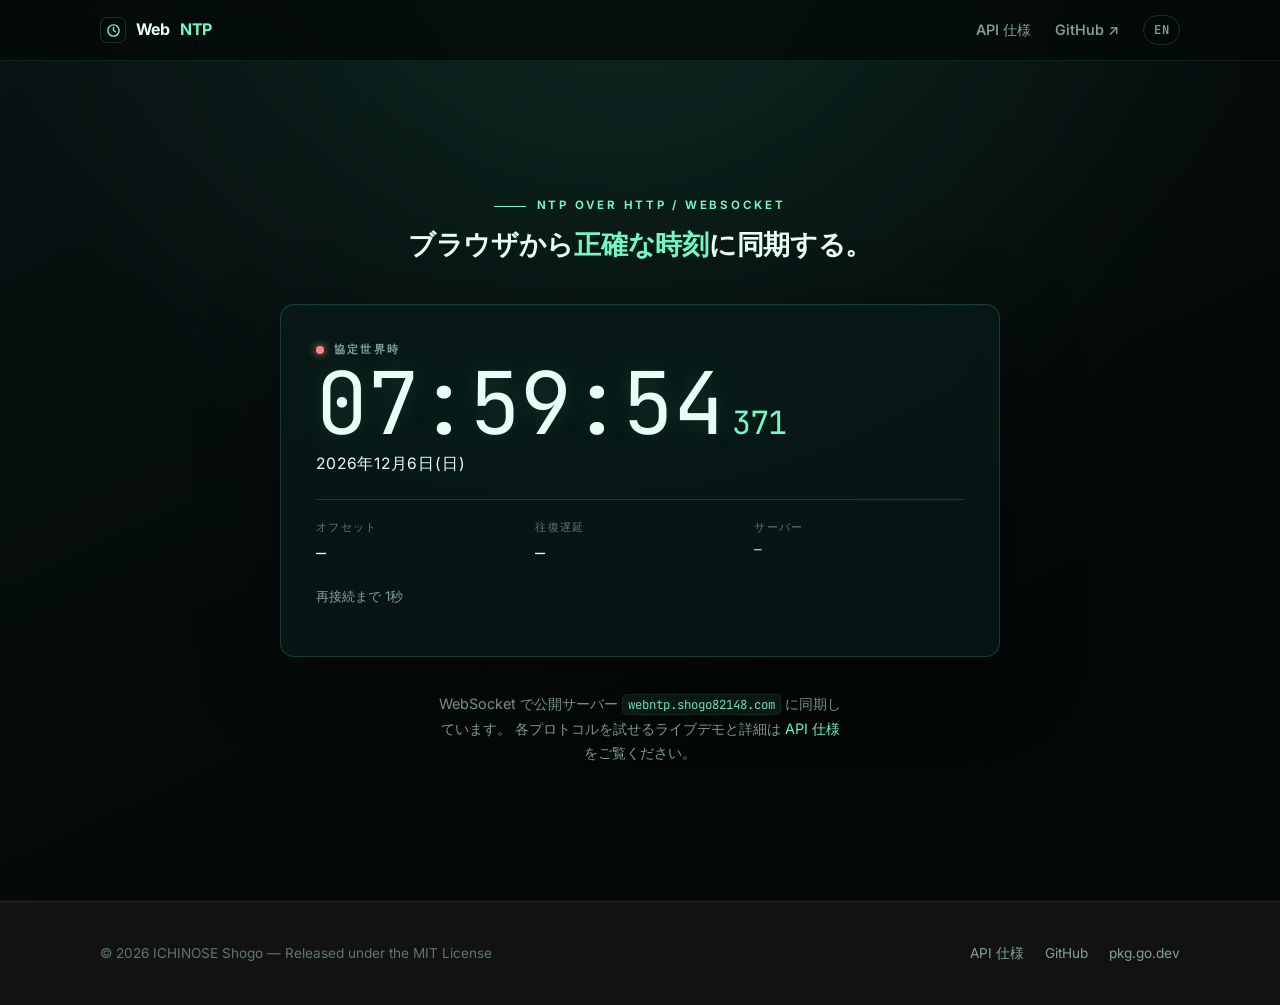
==== commit e507b0f5: "Use absolute HTTPS URLs in hreflang annotations Google Search does not support relative hreflang URL" ====
--- a/index.html
+++ b/index.html
@@ -9,9 +9,9 @@
   <link rel="preconnect" href="https://fonts.googleapis.com">
   <link rel="preconnect" href="https://fonts.gstatic.com" crossorigin>
   <link href="https://fonts.googleapis.com/css2?family=Inter:wght@400;500;600;700&family=JetBrains+Mono:wght@400;500&display=swap" rel="stylesheet">
-  <link rel="alternate" hreflang="ja" href="./">
-  <link rel="alternate" hreflang="en" href="./en/">
-  <link rel="alternate" hreflang="x-default" href="./">
+  <link rel="alternate" hreflang="ja" href="https://webntp.shogo82148.com/">
+  <link rel="alternate" hreflang="en" href="https://webntp.shogo82148.com/en/">
+  <link rel="alternate" hreflang="x-default" href="https://webntp.shogo82148.com/">
   <link rel="stylesheet" href="./assets/style.css?v=3">
 </head>
 <body>
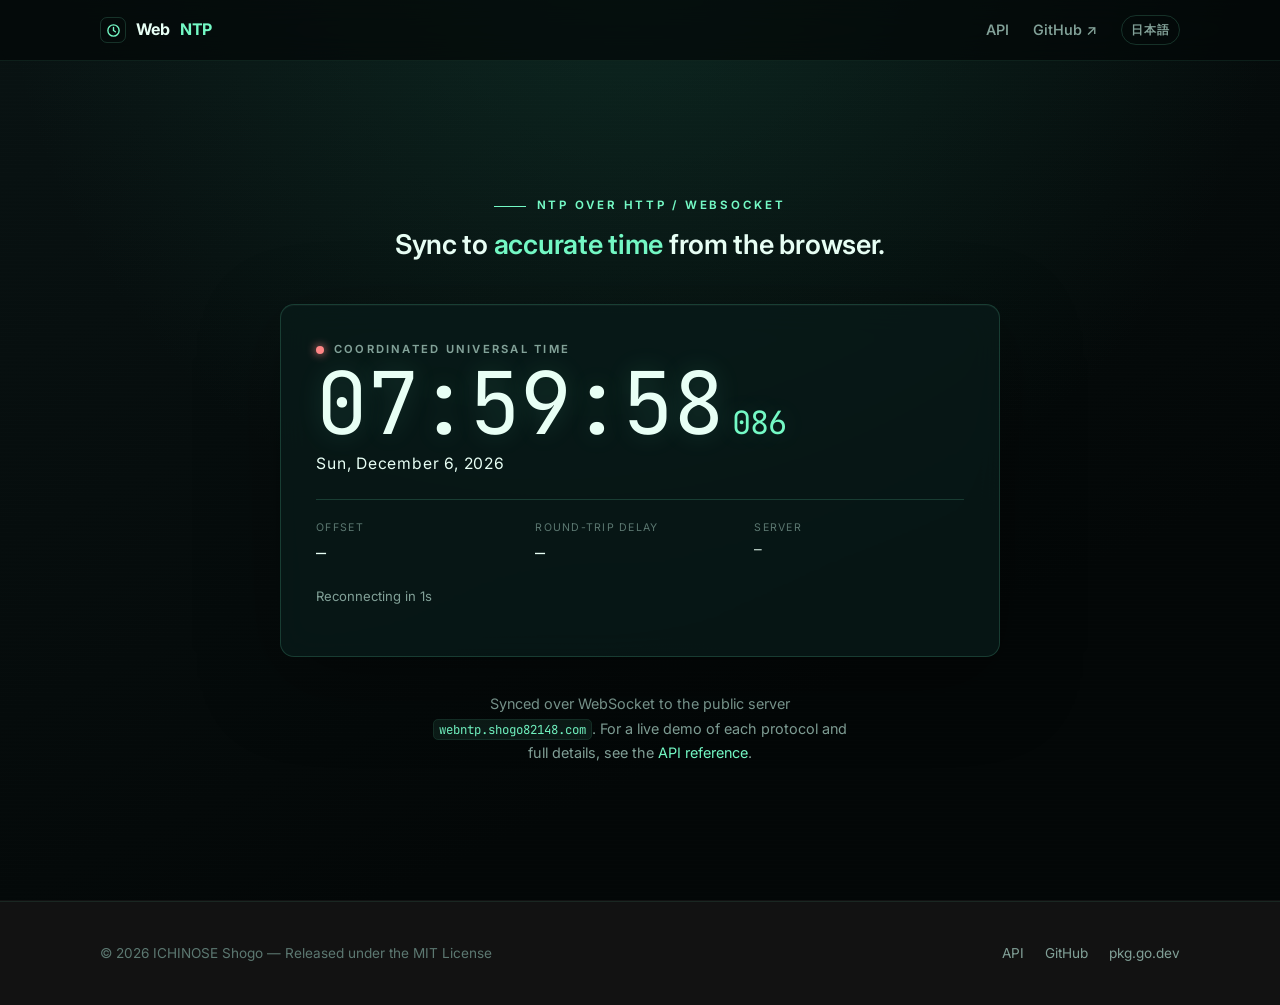
==== commit 8f9336b8: "Move Japanese pages under /ja/ and redirect root by browser language - Relocate the Japanese landing" ====
--- a/index.html
+++ b/index.html
@@ -1,77 +1,58 @@
 <!DOCTYPE html>
-<html lang="ja">
+<html lang="en">
 <head>
   <meta charset="utf-8">
   <meta name="viewport" content="width=device-width, initial-scale=1">
   <meta name="theme-color" content="#030707">
-  <title>WebNTP — HTTP/WebSocket 越しの時刻同期</title>
-  <meta name="description" content="WebNTP は HTTP / WebSocket 越しに時刻を配信する NTP ライクなサービスです。ブラウザからサーバー時刻に同期するデジタル時計のライブデモ。">
+  <title>WebNTP</title>
+  <meta name="description" content="WebNTP — an NTP-like service that distributes time over HTTP / WebSocket.">
+  <link rel="alternate" hreflang="ja" href="https://webntp.shogo82148.com/ja/">
+  <link rel="alternate" hreflang="en" href="https://webntp.shogo82148.com/en/">
+  <link rel="alternate" hreflang="x-default" href="https://webntp.shogo82148.com/">
+  <!-- Redirect to the language variant that best matches the browser. -->
+  <script>
+    (function () {
+      try {
+        var langs = (navigator.languages && navigator.languages.length)
+          ? navigator.languages
+          : [navigator.language || navigator.userLanguage || "en"];
+        var prefersJa = langs.some(function (l) {
+          return (l || "").toLowerCase().indexOf("ja") === 0;
+        });
+        location.replace(prefersJa ? "/ja/" : "/en/");
+      } catch (e) {
+        location.replace("/en/");
+      }
+    })();
+  </script>
   <link rel="preconnect" href="https://fonts.googleapis.com">
   <link rel="preconnect" href="https://fonts.gstatic.com" crossorigin>
   <link href="https://fonts.googleapis.com/css2?family=Inter:wght@400;500;600;700&family=JetBrains+Mono:wght@400;500&display=swap" rel="stylesheet">
-  <link rel="alternate" hreflang="ja" href="https://webntp.shogo82148.com/">
-  <link rel="alternate" hreflang="en" href="https://webntp.shogo82148.com/en/">
-  <link rel="alternate" hreflang="x-default" href="https://webntp.shogo82148.com/">
   <link rel="stylesheet" href="./assets/style.css?v=3">
+  <style>
+    .lang-pick { min-height: 100svh; display: flex; align-items: center; justify-content: center; padding: 2rem; }
+    .lang-card { width: min(92vw, 420px); padding: clamp(1.8rem, 5vw, 2.6rem); text-align: center; }
+    .lang-card .brand { justify-content: center; font-size: 1.15rem; margin-bottom: 1.4rem; }
+    .lang-card p { margin: 0 0 1.6rem; color: var(--muted); }
+    .lang-card .choices { display: flex; gap: 0.7rem; justify-content: center; flex-wrap: wrap; }
+    .lang-card .btn { min-width: 8rem; justify-content: center; }
+  </style>
 </head>
 <body>
-  <!-- ===== nav ===== -->
-  <nav class="nav">
-    <div class="nav-inner">
-      <a class="brand" href="./">
+  <main class="lang-pick">
+    <div class="panel lang-card">
+      <span class="brand">
         <span class="logo" aria-hidden="true">
           <svg width="15" height="15" viewBox="0 0 24 24" fill="none" stroke="currentColor" stroke-width="2.2" stroke-linecap="round"><circle cx="12" cy="12" r="9"/><path d="M12 7v5l3 2"/></svg>
         </span>
         Web<b>NTP</b>
-      </a>
-      <div class="nav-links">
-        <a href="./api.html">API 仕様</a>
-        <a href="https://github.com/shogo82148/go-webntp" target="_blank" rel="noopener">GitHub ↗</a>
-        <a href="./en/" class="lang-switch" hreflang="en">EN</a>
+      </span>
+      <p>Redirecting to your language… / お使いの言語へ移動しています…</p>
+      <div class="choices">
+        <a class="btn primary" href="./ja/" hreflang="ja">日本語</a>
+        <a class="btn" href="./en/" hreflang="en">English</a>
       </div>
     </div>
-  </nav>
-
-  <!-- ===== digital clock demo ===== -->
-  <main class="clock-stage">
-    <div class="clock-intro">
-      <p class="eyebrow">NTP over HTTP / WebSocket</p>
-      <p class="clock-tagline">ブラウザから<span class="accent">正確な時刻</span>に同期する。</p>
-    </div>
-
-    <div class="panel clock-card" id="demo">
-      <p class="tz"><span id="sync-dot" class="dot"></span> <span id="tz-name">お使いのタイムゾーン</span></p>
-      <div class="clock">
-        <time id="time" datetime="">00:00:00</time><span id="milliseconds" aria-label="ミリ秒">000</span>
-      </div>
-      <p id="date">時刻を取得しています…</p>
-      <div class="clock-stats">
-        <div class="stat"><p class="k">オフセット</p><p class="v" id="stat-offset">—</p></div>
-        <div class="stat"><p class="k">往復遅延</p><p class="v" id="stat-delay">—</p></div>
-        <div class="stat"><p class="k">サーバー</p><p class="v" id="stat-server" style="font-size:.8rem">—</p></div>
-      </div>
-      <p class="sync-row"><span id="sync-status">接続中…</span></p>
-    </div>
-
-    <p class="clock-hint">
-      WebSocket で公開サーバー <code class="inline">webntp.shogo82148.com</code> に同期しています。
-      各プロトコルを試せるライブデモと詳細は <a href="./api.html">API 仕様</a> をご覧ください。
-    </p>
   </main>
-
-  <!-- ===== footer ===== -->
-  <footer class="site">
-    <div class="wrap foot-inner">
-      <div>© 2026 ICHINOSE Shogo — Released under the MIT License</div>
-      <div class="foot-links">
-        <a href="./api.html">API 仕様</a>
-        <a href="https://github.com/shogo82148/go-webntp" target="_blank" rel="noopener">GitHub</a>
-        <a href="https://pkg.go.dev/github.com/shogo82148/go-webntp" target="_blank" rel="noopener">pkg.go.dev</a>
-      </div>
-    </div>
-  </footer>
-
-  <script src="./assets/webntp.js?v=3"></script>
-  <script src="./assets/clock.js?v=4"></script>
 </body>
 </html>
